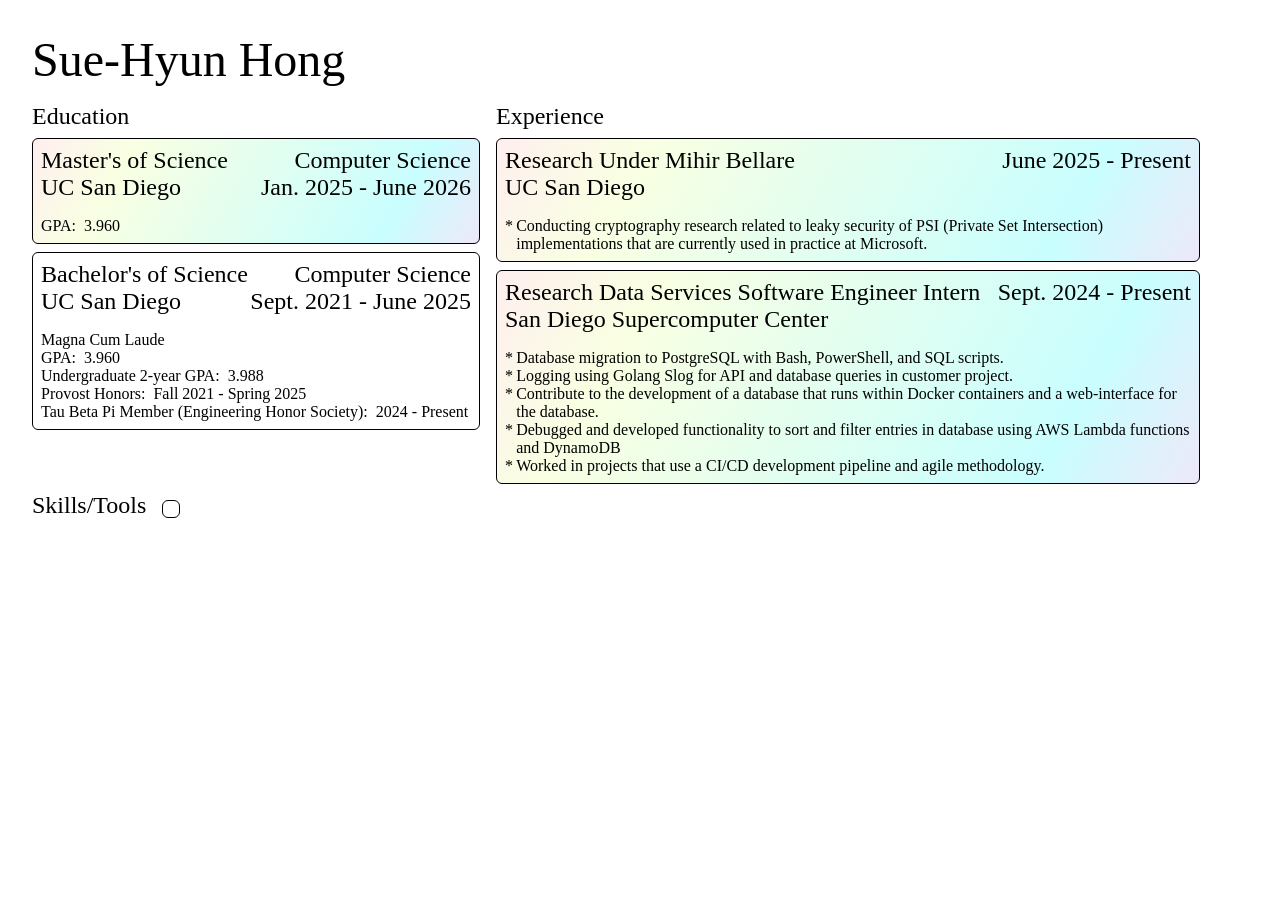
==== index.html @ 776f7281 "Update index.html" ====
<!DOCTYPE html>
<html lang="en">
<head>
  <meta charset="UTF-8">
  <meta http-equiv="X-UA-Compatible" content="IE-edge">
  <meta name="viewport" content="width=device-width, initial-scale=1.0">
  <title>suehyunhong</title>
  <link rel="stylesheet" href="style.css">
</head>
<body>
  <div class="stack">
    <h1 class="name">Sue-Hyun Hong</h1>  
    <div class="slice" id="why">
      <div class="container education">
        <h2>Education</h2>
        <div class="card selection">
          <div class="line">
            <p>Master's of Science</p>
            <p class="depressed">Computer Science</p>
          </div>
          <div class="line">
            <p>UC San Diego</p>
            <p>Jan. 2025 - June 2026</p>
          </div>
          <div class="stack block">
            <div class="detail">
              <p class="field">GPA: </p>
              <p class="value">3.960</p>
            </div>
          </div>
        </div>
        <div class="card">
          <div class="line">
            <p>Bachelor's of Science</p>
            <p class="depressed">Computer Science</p>
          </div>
          <div class="line">
            <p>UC San Diego</p>
            <p>Sept. 2021 - June 2025</p>
          </div>
          <div class="stack block">
            <div class="detail">
              <p class="value">Magna Cum Laude</p>
            </div>
            <div class="detail">
              <p class="field">GPA: </p>
              <p class="value">3.960</p>
            </div>
            <div class="detail">
              <p class="field">Undergraduate 2-year GPA: </p>
              <p class="value">3.988</p>
            </div>
            <div class="detail">
              <p class="field">Provost Honors: </p>
              <p class="value">Fall 2021 - Spring 2025</p>
            </div>
            <div class="detail">
              <p class="field">Tau Beta Pi Member (Engineering Honor Society): </p>
              <p class="value">2024 - Present</p>
            </div>
          </div>
        </div>
      </div>
      <div class="container experience">
        <h2>Experience</h2>
        <div class="card selection">
          <div class="line">
            <p>Research Under Mihir Bellare</p>
            <p class="depressed">June 2025 - Present</p>
          </div>
          <div class="line">
            <p>UC San Diego</p>
            <p></p>
          </div>
          <ul class="block">
            <li>Conducting cryptography research related to leaky security of PSI (Private Set Intersection) implementations that are currently used in practice at Microsoft.</li>
          </ul>
        </div>
        <div class="card selection">
          <div class="line">
            <p>Research Data Services Software Engineer Intern</p>
            <p class="depressed">Sept. 2024 - Present</p>
          </div>
          <div class="line">
            <p>San Diego Supercomputer Center</p>
            <p></p>
          </div>
          <ul class="block">
            <li>Database migration to PostgreSQL with Bash, PowerShell, and SQL scripts.</li>
            <li>Logging using Golang Slog for API and database queries in customer project.</li>
            <li>Contribute to the development of a database that runs within Docker containers and a web-interface for the database.</li>
            <li>Debugged and developed functionality to sort and filter entries in database using AWS Lambda functions and DynamoDB</li>
            <li>Worked in projects that use a CI/CD development pipeline and agile methodology.</li>
          </ul>
        </div>
      </div>
    </div>

    <div class="slice">
      <h2>Skills/Tools</h2>
      <div class="card icon">

      </div>
    </div>

  </div>
  
  <script src="app.js"></script>
</body>
</html>
---- style.css ----
@import url();

* {
    text-align: left;
    color: black;
    font-family: Garamond, serif;
    font-weight: normal;
    box-sizing: border-box;
    padding: 0;
    margin: 0;
}

html {
    font-size: normal;
}

body {
    justify-self: center;
    padding: 2rem;
    max-width: 80rem;
}

.name {
    font-size: 3rem;
    padding-bottom: 1rem;
}

/* #why {
    display:flex;
    flex-wrap: wrap;
} */

.slice {
    display: flex;
    flex-wrap: wrap;
    flex-direction: row;
    gap: 1rem;
    /* display: grid;
    grid-template-columns: 2fr 3fr;
    grid-gap: 0.5rem; */
}

.education {
    width: 28rem;
}

.experience {
    width: 44rem;
}
.card {
    border-style: solid;
    border-width: 1px;
    border-radius: 6px;

    padding: 0.5rem;
    margin: 0.5rem 0;
}

.line {
    display: flex;
    flex-direction: row;
    flex-wrap: nowrap;
    justify-content: space-between;

    font-size: 1.5rem;
}

.block {
    padding-top: 1rem;
}

.detail {

    display: flex;
    flex-direction: row;
    flex-wrap: wrap;
    justify-content: flex-start;
    gap: 0.5rem;
}

ul {
    list-style-type: "*";
    padding-left: 0.5rem;
}

li {
    padding-left: 0.2rem;
}

.selection {
    background: linear-gradient(120deg, #FFEFEF,#F9FFE2 20%, #C9FEFF 80%, #FFDDF6 110%);
}
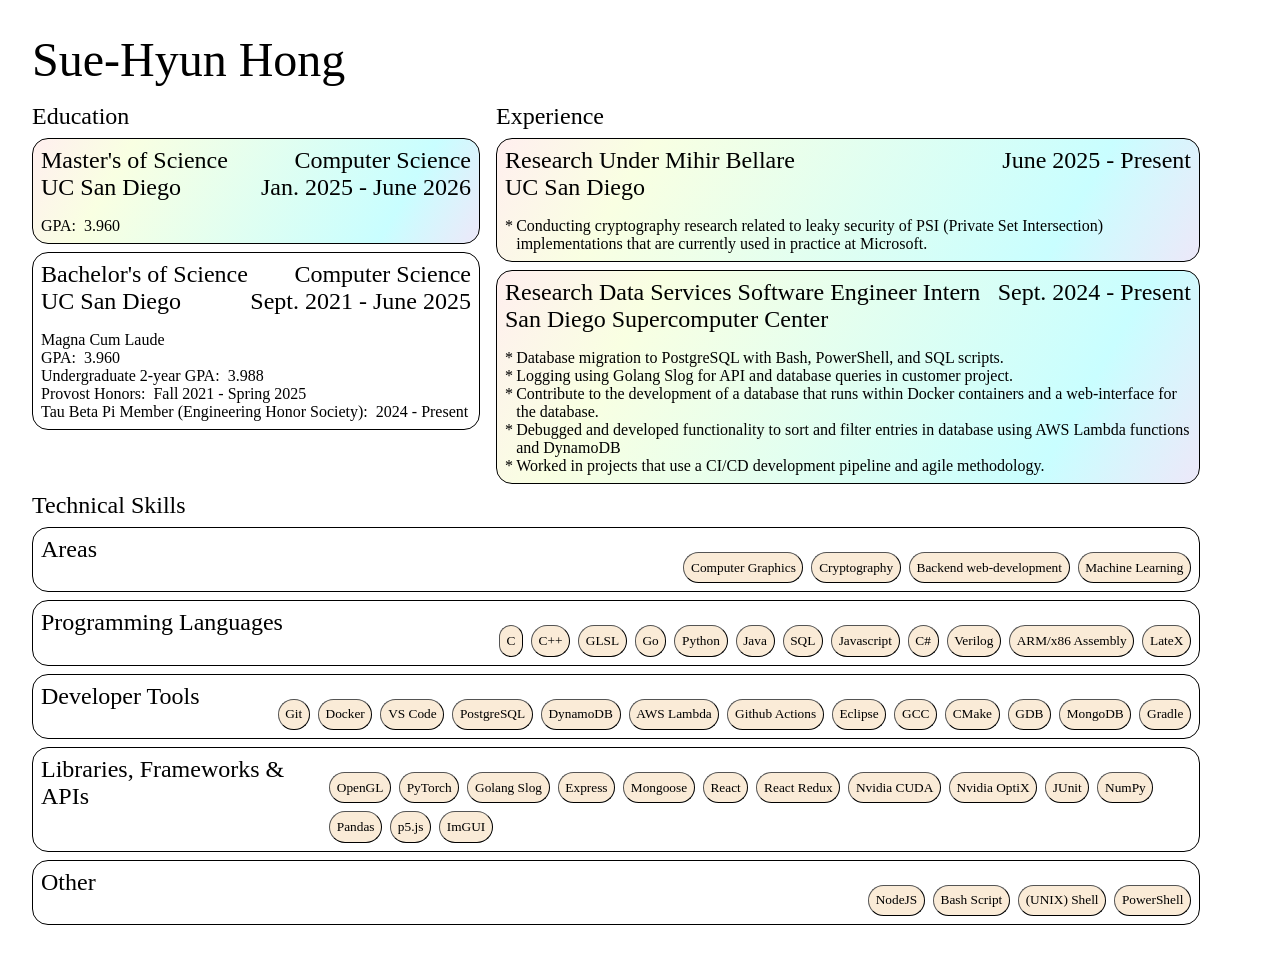
==== commit 8378c7e3: "man... gotta fix this" ====
--- a/index.html
+++ b/index.html
@@ -96,10 +96,96 @@
       </div>
     </div>
 
-    <div class="slice">
-      <h2>Skills/Tools</h2>
-      <div class="card icon">
-
+    <div class>
+      <div class="container skills">
+        <h2>Technical Skills</h2>
+        <div class="card icon">
+          <div class="line">
+            <p>Areas</p>
+            <p></p>
+          </div>
+          <div class="bag">
+            <button>Computer Graphics</button>
+            <button>Cryptography</button>
+            <button>Backend web-development</button>
+            <button>Machine Learning</button>
+          </div>
+        </div>
+        <div class="card icon">
+          <div class="line">
+            <p>Programming Languages</p>
+            <p></p>
+          </div>
+          <div class="bag">
+            <button>C</button> 
+            <button>C++</button>
+            <button>GLSL</button>
+            <button>Go</button>
+            <button>Python</button>
+            <button>Java</button>
+            <button>SQL</button>
+            <button>Javascript</button>
+            <button>C#</button> 
+            <button>Verilog</button>
+            <button>ARM/x86 Assembly</button>
+            <button>LateX</button>
+          </div>
+        </div>
+        <div class="card icon">
+          <div class="line">
+            <p>Developer Tools</p>
+            <p></p>
+          </div>
+          <div class="bag">
+            <button>Git</button> 
+            <button>Docker</button>
+            <button>VS Code</button>
+            <button>PostgreSQL</button>
+            <button>DynamoDB</button>
+            <button>AWS Lambda</button>
+            <button>Github Actions</button>
+            <button>Eclipse</button>
+            <button>GCC</button>
+            <button>CMake</button>
+            <button>GDB</button>
+            <button>MongoDB</button>
+            <button>Gradle</button>
+          </div>
+        </div>
+        <div class="card icon">
+          <div class="line">
+            <p>Libraries, Frameworks & APIs</p>
+            <p></p>
+          </div>
+          <div class="bag">
+            <button>OpenGL</button>
+            <button>PyTorch</button> 
+            <button>Golang Slog</button>
+            <button>Express</button>
+            <button>Mongoose</button>
+            <button>React</button>
+            <button>React Redux</button>
+            <button>Nvidia CUDA</button>
+            <button>Nvidia OptiX</button>
+            <button>JUnit</button>
+            <button>NumPy</button>
+            <button>Pandas</button>
+            <button>p5.js</button>
+            <button>ImGUI</button>
+          </div>
+        </div>
+        <div class="card icon">
+          <div class="line">
+            <p>Other</p>
+            <p></p>
+          </div>
+          <div class="bag">
+            <button>NodeJS</button>
+            <button>Bash Script</button>
+            <button>(UNIX) Shell</button>
+            <button>PowerShell</button>
+          </div>
+        </div>
       </div>
     </div>
 
--- a/style.css
+++ b/style.css
@@ -8,6 +8,8 @@
     box-sizing: border-box;
     padding: 0;
     margin: 0;
+    border-width: 1px;
+    border-radius: 1rem;
 }
 
 html {
@@ -20,15 +22,22 @@
     max-width: 80rem;
 }
 
+button {
+    padding: 0.5em;
+    background-color:antiquewhite;
+}
+
 .name {
     font-size: 3rem;
     padding-bottom: 1rem;
 }
 
-/* #why {
+.bag {
+    padding-top: 1rem;
     display:flex;
     flex-wrap: wrap;
-} */
+    gap: 0.5rem;
+}
 
 .slice {
     display: flex;
@@ -47,13 +56,22 @@
 .experience {
     width: 44rem;
 }
+
 .card {
     border-style: solid;
-    border-width: 1px;
-    border-radius: 6px;
-
     padding: 0.5rem;
     margin: 0.5rem 0;
+}
+
+.skills {
+    min-width: 44rem;
+    max-width: 73rem;
+}
+
+.skills > .card {
+    display: flex;
+    justify-content:space-between;
+    gap: 2em;
 }
 
 .line {
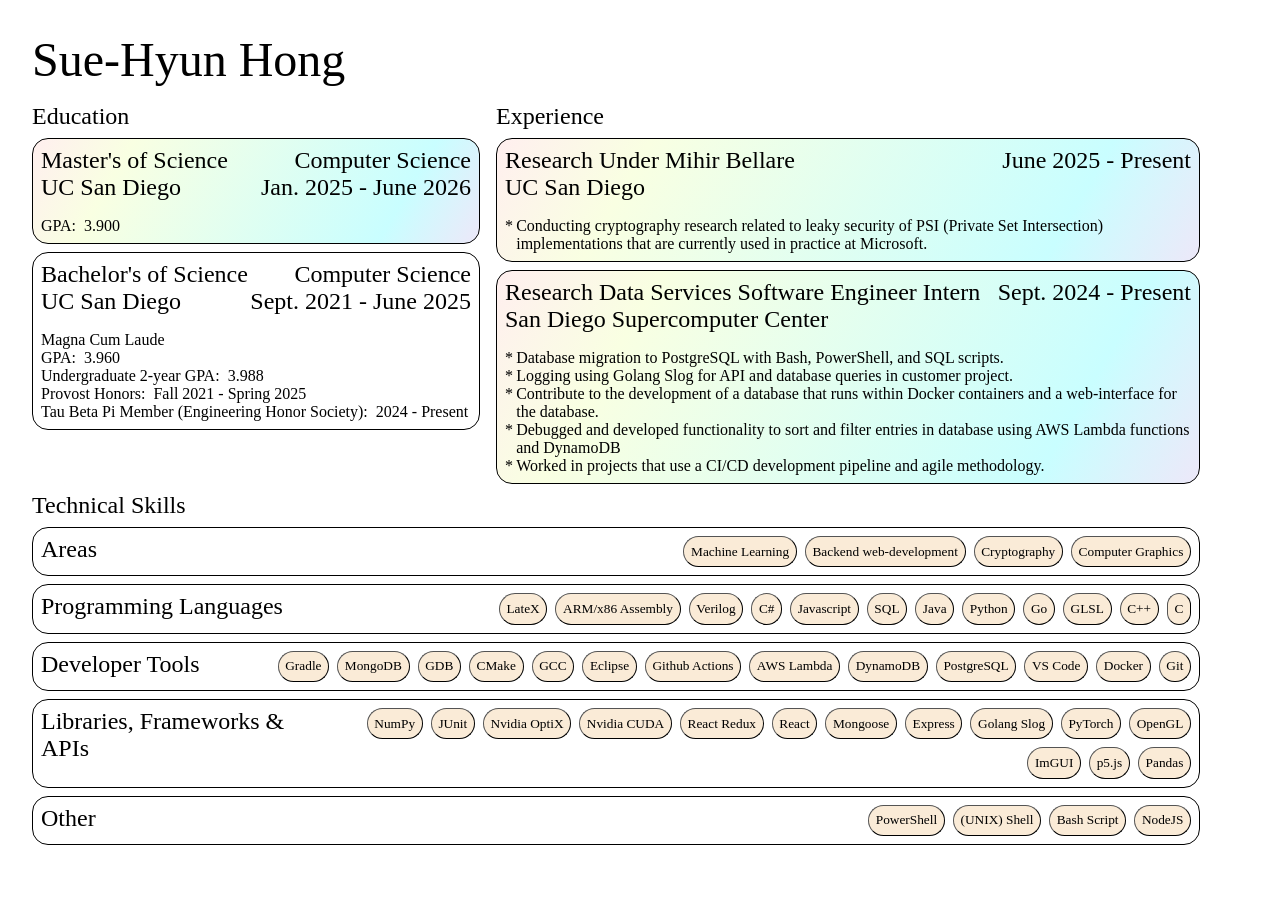
==== commit f283f3fe: "Update index.html" ====
--- a/index.html
+++ b/index.html
@@ -25,7 +25,7 @@
           <div class="stack block">
             <div class="detail">
               <p class="field">GPA: </p>
-              <p class="value">3.960</p>
+              <p class="value">3.900</p>
             </div>
           </div>
         </div>
--- a/style.css
+++ b/style.css
@@ -33,8 +33,8 @@
 }
 
 .bag {
-    padding-top: 1rem;
     display:flex;
+    flex-direction: row-reverse;
     flex-wrap: wrap;
     gap: 0.5rem;
 }
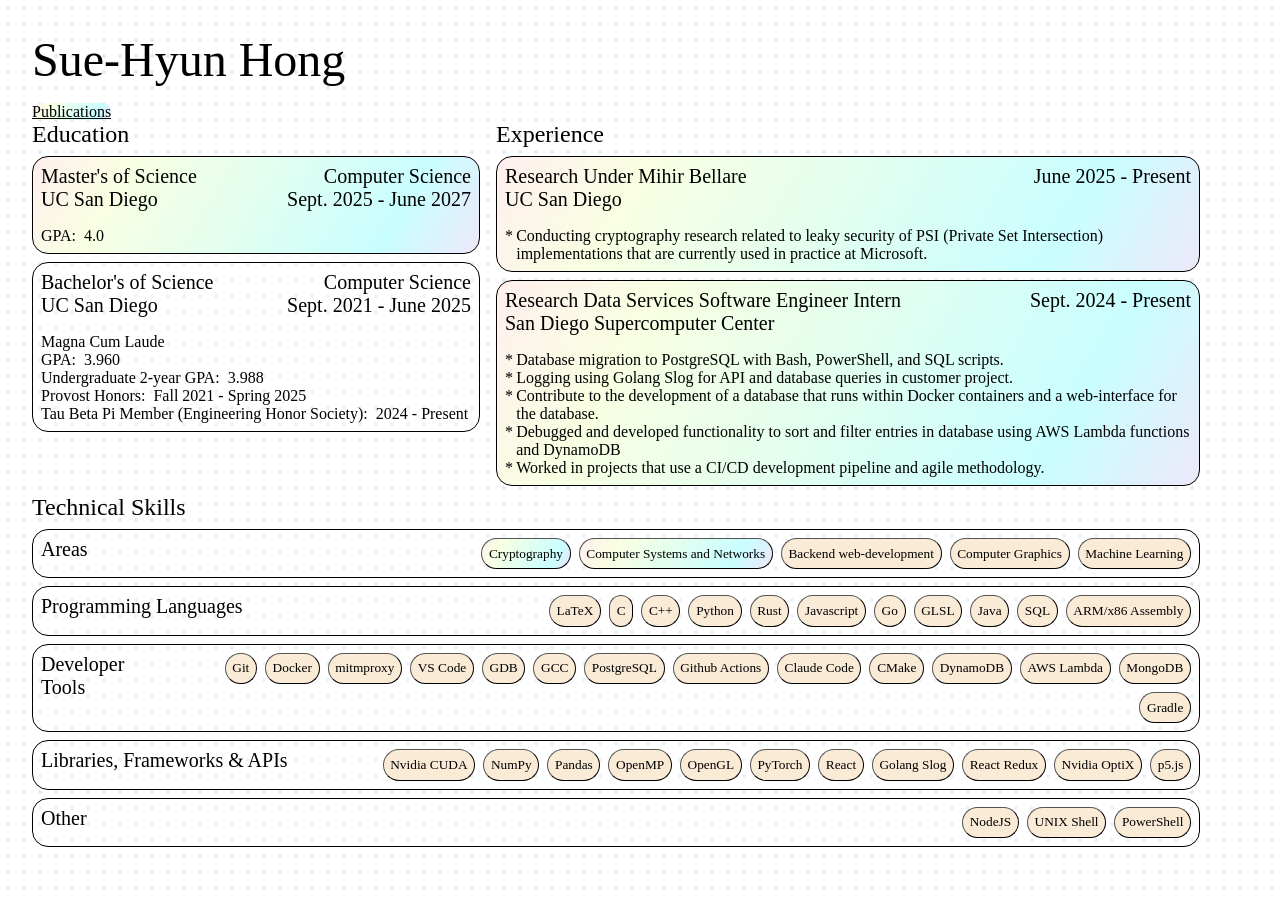
==== commit 2a2c0778: "added empty publications page" ====
--- a/index.html
+++ b/index.html
@@ -10,6 +10,9 @@
 <body>
   <div class="stack">
     <h1 class="name">Sue-Hyun Hong</h1>  
+    <div>
+      <a class="selection" href="./publications/pub.html">Publications</a>
+    </div>
     <div class="slice" id="why">
       <div class="container education">
         <h2>Education</h2>
@@ -20,12 +23,12 @@
           </div>
           <div class="line">
             <p>UC San Diego</p>
-            <p>Jan. 2025 - June 2026</p>
+            <p>Sept. 2025 - June 2027</p>
           </div>
           <div class="stack block">
             <div class="detail">
               <p class="field">GPA: </p>
-              <p class="value">3.900</p>
+              <p class="value">4.0</p>
             </div>
           </div>
         </div>
@@ -105,9 +108,10 @@
             <p></p>
           </div>
           <div class="bag">
+            <button class="selection">Cryptography</button>
+            <button class="selection">Computer Systems and Networks</button>
+            <button>Backend web-development</button>
             <button>Computer Graphics</button>
-            <button>Cryptography</button>
-            <button>Backend web-development</button>
             <button>Machine Learning</button>
           </div>
         </div>
@@ -117,18 +121,19 @@
             <p></p>
           </div>
           <div class="bag">
+            <button>LaTeX</button>
             <button>C</button> 
             <button>C++</button>
+            <button>Python</button>
+            <button>Rust</button>
+            <button>Javascript</button>
+            <button>Go</button>
             <button>GLSL</button>
-            <button>Go</button>
-            <button>Python</button>
             <button>Java</button>
             <button>SQL</button>
-            <button>Javascript</button>
-            <button>C#</button> 
-            <button>Verilog</button>
+            <!-- <button>C#</button>  -->
+            <!-- <button>Verilog</button> -->
             <button>ARM/x86 Assembly</button>
-            <button>LateX</button>
           </div>
         </div>
         <div class="card icon">
@@ -139,15 +144,16 @@
           <div class="bag">
             <button>Git</button> 
             <button>Docker</button>
+            <button>mitmproxy</button>
             <button>VS Code</button>
+            <button>GDB</button>
+            <button>GCC</button>
             <button>PostgreSQL</button>
+            <button>Github Actions</button>
+            <button>Claude Code</button>
+            <button>CMake</button>
             <button>DynamoDB</button>
             <button>AWS Lambda</button>
-            <button>Github Actions</button>
-            <button>Eclipse</button>
-            <button>GCC</button>
-            <button>CMake</button>
-            <button>GDB</button>
             <button>MongoDB</button>
             <button>Gradle</button>
           </div>
@@ -158,20 +164,21 @@
             <p></p>
           </div>
           <div class="bag">
+            <button>Nvidia CUDA</button>
+            <button>NumPy</button>
+            <button>Pandas</button>
+            <button>OpenMP</button>
             <button>OpenGL</button>
             <button>PyTorch</button> 
+            <button>React</button>
             <button>Golang Slog</button>
-            <button>Express</button>
-            <button>Mongoose</button>
-            <button>React</button>
+            <!-- <button>Express</button> -->
+            <!-- <button>Mongoose</button> -->
             <button>React Redux</button>
-            <button>Nvidia CUDA</button>
             <button>Nvidia OptiX</button>
-            <button>JUnit</button>
-            <button>NumPy</button>
-            <button>Pandas</button>
             <button>p5.js</button>
-            <button>ImGUI</button>
+            <!-- <button>ImGUI</button>
+            <button>JUnit</button> -->
           </div>
         </div>
         <div class="card icon">
@@ -181,8 +188,7 @@
           </div>
           <div class="bag">
             <button>NodeJS</button>
-            <button>Bash Script</button>
-            <button>(UNIX) Shell</button>
+            <button>UNIX Shell</button>
             <button>PowerShell</button>
           </div>
         </div>
--- a/style.css
+++ b/style.css
@@ -8,12 +8,17 @@
     box-sizing: border-box;
     padding: 0;
     margin: 0;
-    border-width: 1px;
+    border-width: 0.06em;
     border-radius: 1rem;
 }
 
+/* used as reference https://codepen.io/naprirfan/pen/xEvRae */
 html {
     font-size: normal;
+    background-image: radial-gradient(#e2eaf5 0.1rem, #ffffff00 .1em);
+    background-size: 1rem 1rem;
+    background-repeat: repeat;
+    /* transform:rotate(5deg); */
 }
 
 body {
@@ -32,9 +37,18 @@
     padding-bottom: 1rem;
 }
 
+.container {
+    font-size: 1.0em;
+}
+
+h2 {
+    font-size: 1.5rem;
+}
+
 .bag {
     display:flex;
-    flex-direction: row-reverse;
+    flex-direction: row;
+    justify-content: flex-end;
     flex-wrap: wrap;
     gap: 0.5rem;
 }
@@ -61,6 +75,7 @@
     border-style: solid;
     padding: 0.5rem;
     margin: 0.5rem 0;
+    background-color: #ffffff80;
 }
 
 .skills {
@@ -80,7 +95,7 @@
     flex-wrap: nowrap;
     justify-content: space-between;
 
-    font-size: 1.5rem;
+    font-size: 1.25rem;
 }
 
 .block {
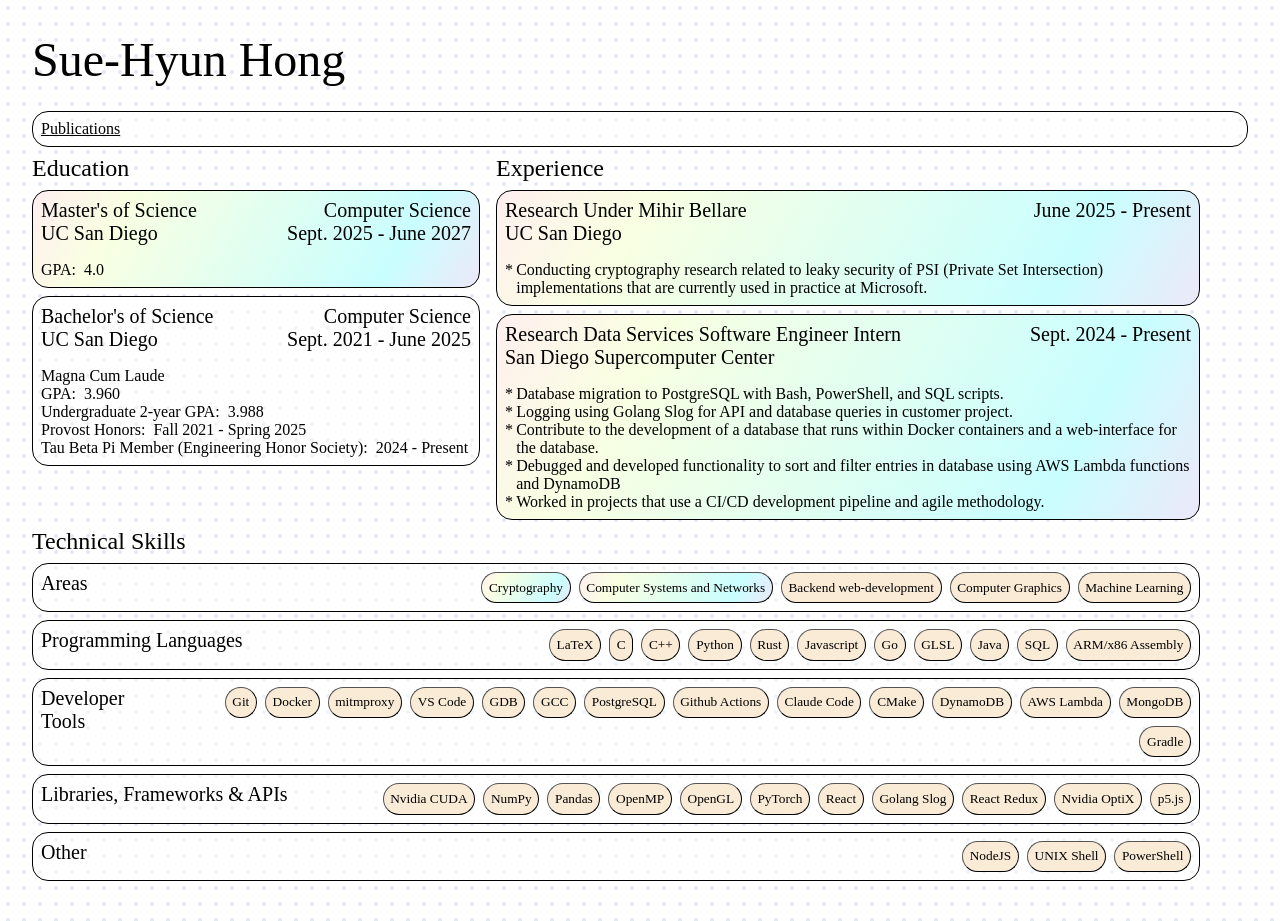
==== commit 1dc41d42: "refined tab bar, needs more refinement" ====
--- a/index.html
+++ b/index.html
@@ -10,8 +10,8 @@
 <body>
   <div class="stack">
     <h1 class="name">Sue-Hyun Hong</h1>  
-    <div>
-      <a class="selection" href="./publications/pub.html">Publications</a>
+    <div class="card">
+      <a href="./publications/pub.html">Publications</a>
     </div>
     <div class="slice" id="why">
       <div class="container education">
--- a/style.css
+++ b/style.css
@@ -78,7 +78,7 @@
     background-color: #ffffff80;
 }
 
-.skills {
+.skills,.publications {
     min-width: 44rem;
     max-width: 73rem;
 }
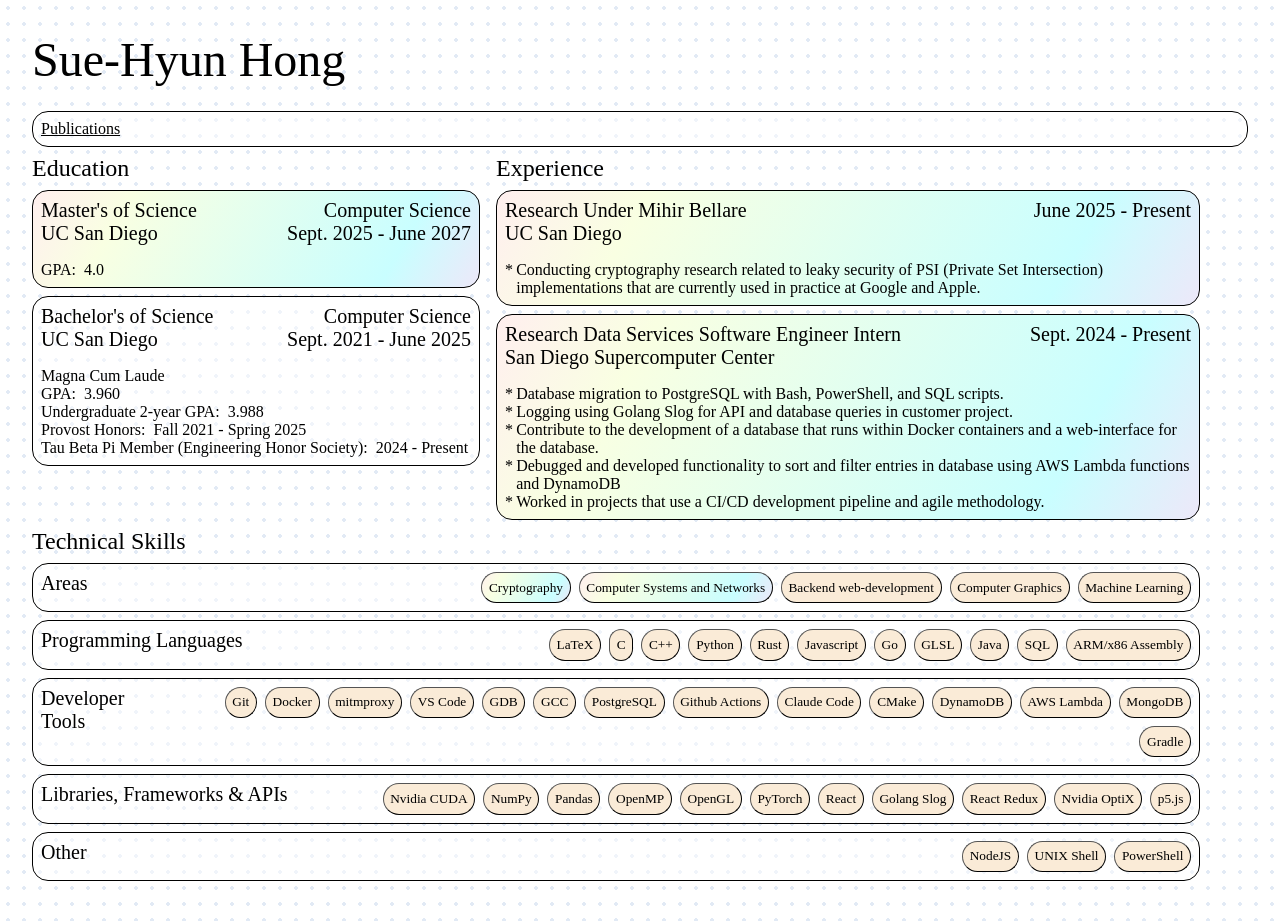
==== commit b2d6d4bf: "changed research subject" ====
--- a/index.html
+++ b/index.html
@@ -76,7 +76,7 @@
             <p></p>
           </div>
           <ul class="block">
-            <li>Conducting cryptography research related to leaky security of PSI (Private Set Intersection) implementations that are currently used in practice at Microsoft.</li>
+            <li>Conducting cryptography research related to leaky security of PSI (Private Set Intersection) implementations that are currently used in practice at Google and Apple.</li>
           </ul>
         </div>
         <div class="card selection">
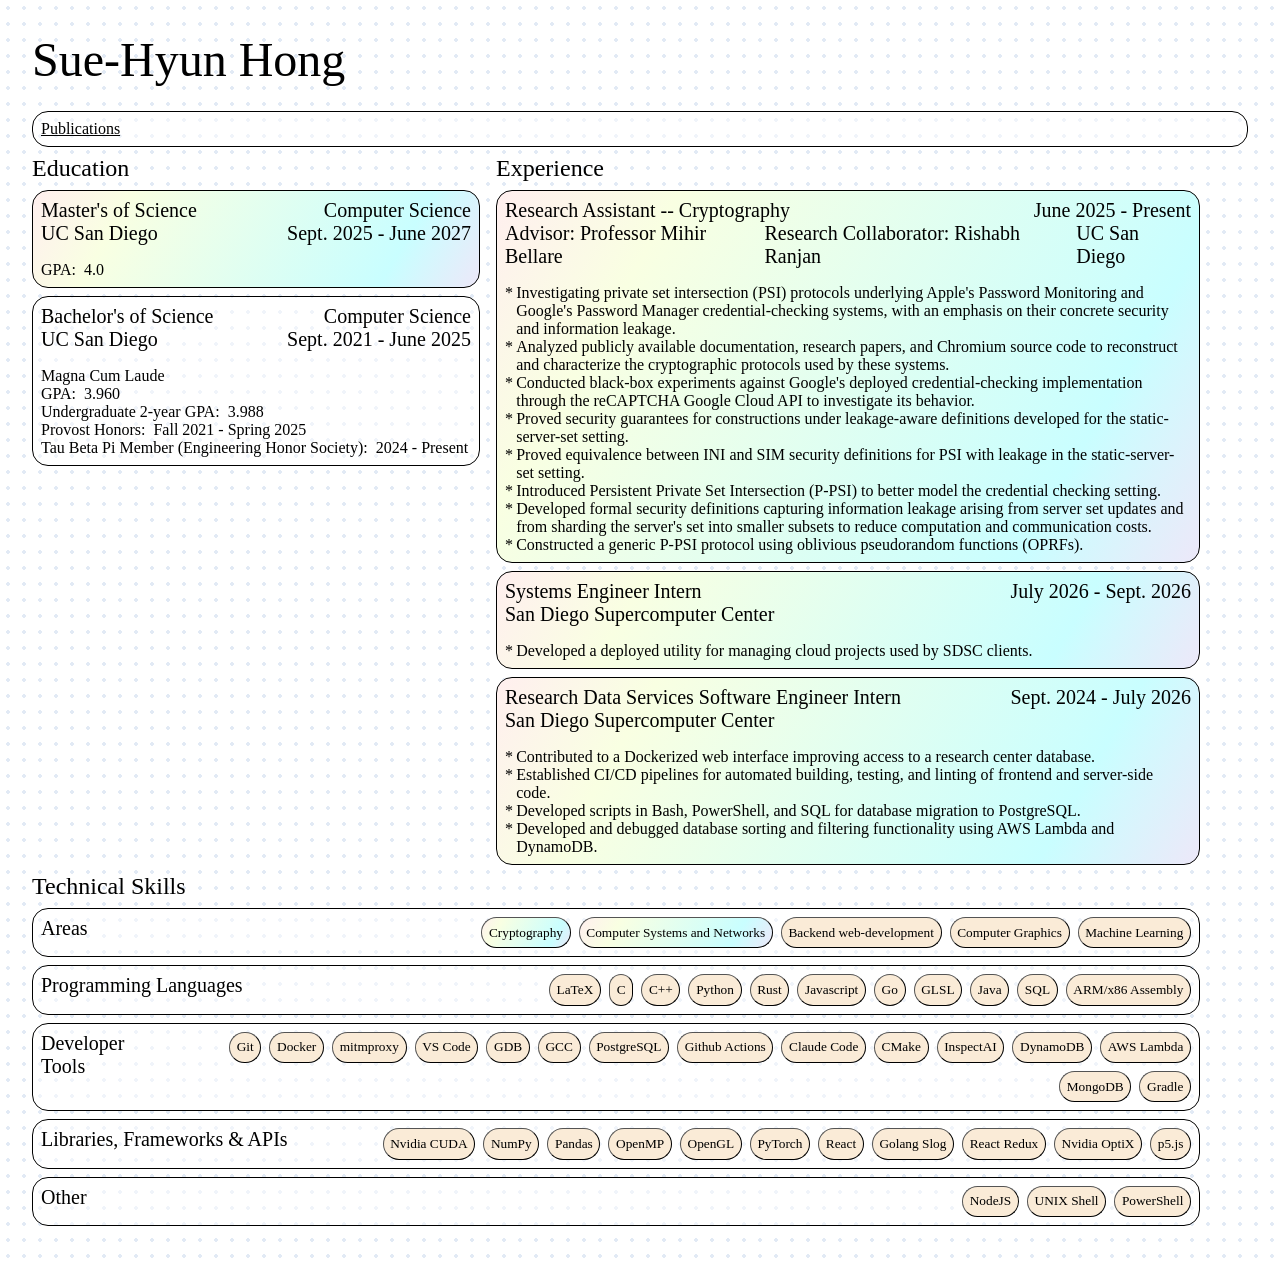
==== commit 8ab28267: "modifications to CV section and change publications to manuscripts in progress" ====
--- a/index.html
+++ b/index.html
@@ -12,6 +12,7 @@
     <h1 class="name">Sue-Hyun Hong</h1>  
     <div class="card">
       <a href="./publications/pub.html">Publications</a>
+      <!-- <a href="./publications/blog_index.html">Blog</a> -->
     </div>
     <div class="slice" id="why">
       <div class="container education">
@@ -68,32 +69,101 @@
         <h2>Experience</h2>
         <div class="card selection">
           <div class="line">
-            <p>Research Under Mihir Bellare</p>
+            <p>Research Assistant -- Cryptography</p>
             <p class="depressed">June 2025 - Present</p>
           </div>
           <div class="line">
+            <p>Advisor: Professor Mihir Bellare</p>
+            <p>Research Collaborator: Rishabh Ranjan</p>
             <p>UC San Diego</p>
             <p></p>
           </div>
           <ul class="block">
-            <li>Conducting cryptography research related to leaky security of PSI (Private Set Intersection) implementations that are currently used in practice at Google and Apple.</li>
+            <li>
+              Investigating private set intersection
+              (PSI) protocols underlying Apple's Password
+              Monitoring and Google's Password Manager
+              credential-checking systems, with an emphasis
+              on their concrete security and information leakage.
+            </li>
+            <li>
+              Analyzed publicly available documentation,
+              research papers, and Chromium source code to
+              reconstruct and characterize the cryptographic
+              protocols used by these systems.
+            </li>
+            <li>
+              Conducted black-box experiments against
+              Google's deployed credential-checking
+              implementation through the reCAPTCHA
+              Google Cloud API to investigate its behavior.
+            </li>
+            <li>
+              Proved security guarantees for
+              constructions under leakage-aware definitions developed for the static-server-set setting.
+            </li>
+            <li>
+              Proved equivalence between INI and SIM security definitions for PSI with leakage in the static-server-set setting.
+            </li>
+            <li>
+              Introduced Persistent Private Set Intersection (P-PSI) to better model the credential checking setting.
+            </li>
+            <li>
+              Developed formal security definitions
+              capturing information leakage arising from
+              server set updates and from sharding
+              the server's set into smaller subsets to
+              reduce computation and communication costs.
+            </li>
+            <li>
+              Constructed a generic P-PSI protocol using oblivious pseudorandom functions (OPRFs).
+            </li>
           </ul>
         </div>
         <div class="card selection">
           <div class="line">
+            <p>Systems Engineer Intern</p>
+            <p class="depressed">July 2026 - Sept. 2026</p>
+          </div>
+          <div class="line">
+            <p>San Diego Supercomputer Center</p>
+            <p></p>
+          </div>
+          <ul class="block">
+            <li>
+              Developed a deployed utility for managing
+              cloud projects used by SDSC clients.
+            </li>
+          </ul>
+        </div>
+        <div class="card selection">
+          <div class="line">
             <p>Research Data Services Software Engineer Intern</p>
-            <p class="depressed">Sept. 2024 - Present</p>
+            <p class="depressed">Sept. 2024 - July 2026</p>
           </div>
           <div class="line">
             <p>San Diego Supercomputer Center</p>
             <p></p>
           </div>
           <ul class="block">
-            <li>Database migration to PostgreSQL with Bash, PowerShell, and SQL scripts.</li>
-            <li>Logging using Golang Slog for API and database queries in customer project.</li>
-            <li>Contribute to the development of a database that runs within Docker containers and a web-interface for the database.</li>
-            <li>Debugged and developed functionality to sort and filter entries in database using AWS Lambda functions and DynamoDB</li>
-            <li>Worked in projects that use a CI/CD development pipeline and agile methodology.</li>
+            <li>
+              Contributed to a Dockerized web interface
+              improving access to a research center database.
+            </li>
+            <li>
+              Established CI/CD pipelines for automated
+              building, testing, and linting of frontend
+              and server-side code.
+            </li>
+            <li>
+              Developed scripts in Bash, PowerShell,
+              and SQL for database migration to PostgreSQL.
+            </li>
+            <li>
+              Developed and debugged database sorting
+              and filtering functionality using AWS Lambda
+              and DynamoDB.
+            </li>
           </ul>
         </div>
       </div>
@@ -152,6 +222,7 @@
             <button>Github Actions</button>
             <button>Claude Code</button>
             <button>CMake</button>
+            <button>InspectAI</button>
             <button>DynamoDB</button>
             <button>AWS Lambda</button>
             <button>MongoDB</button>
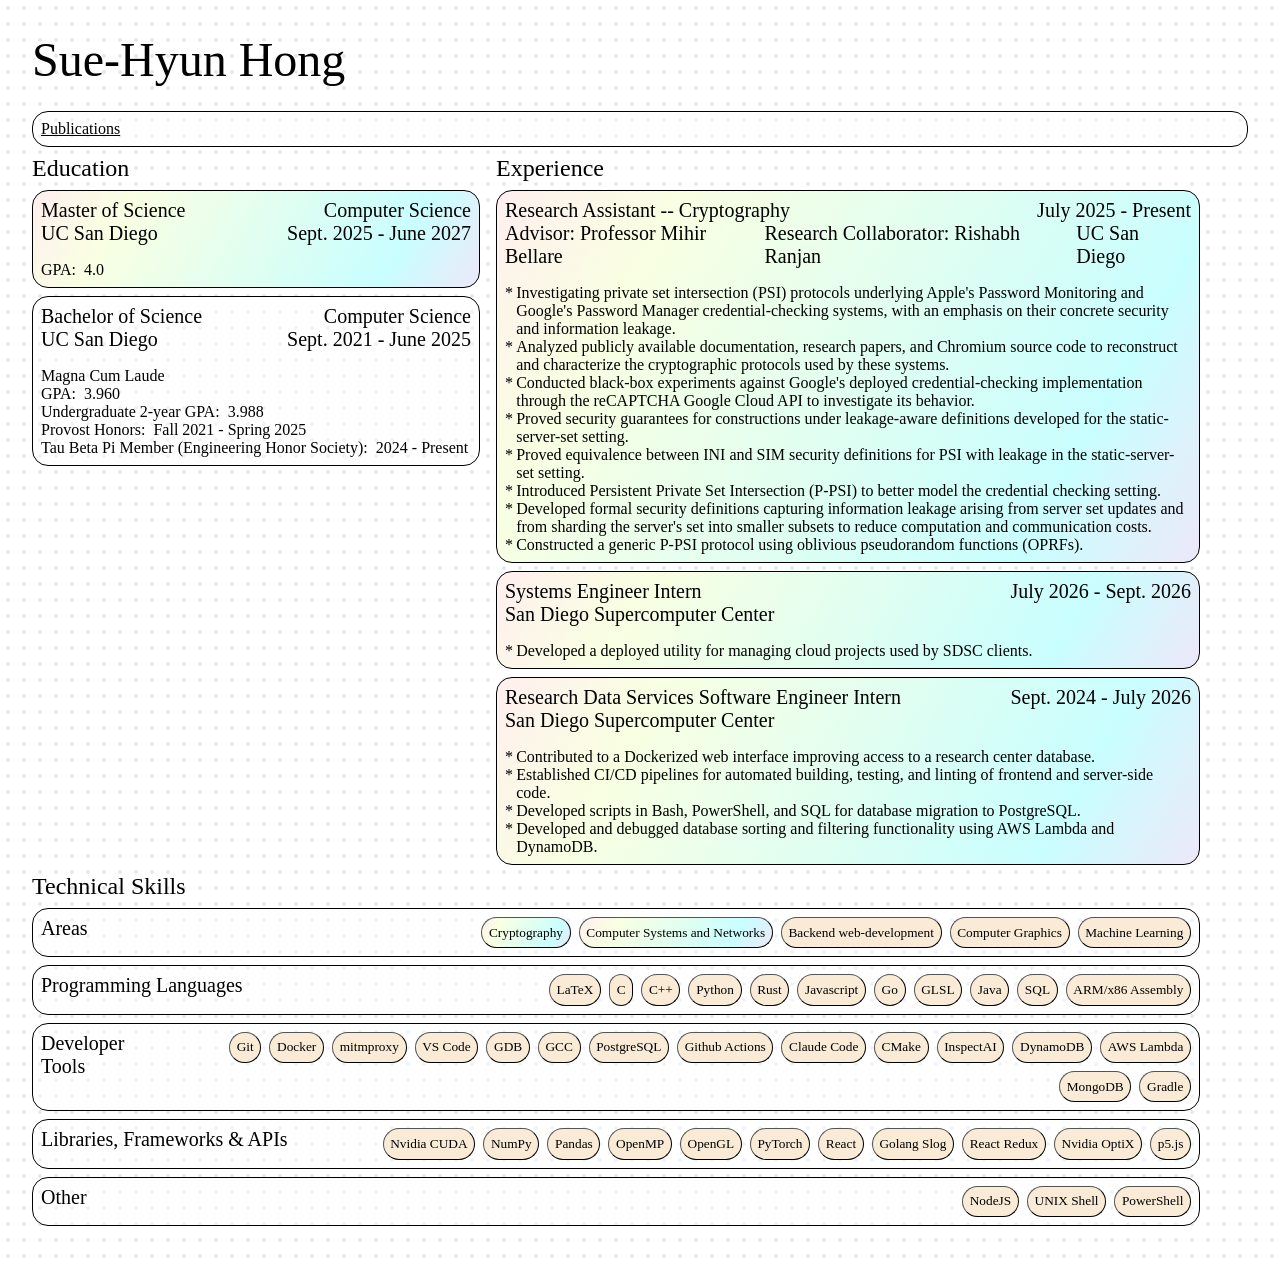
==== commit 1127a578: "fix minor typos, and remove link to publication to cv" ====
--- a/index.html
+++ b/index.html
@@ -19,7 +19,7 @@
         <h2>Education</h2>
         <div class="card selection">
           <div class="line">
-            <p>Master's of Science</p>
+            <p>Master of Science</p>
             <p class="depressed">Computer Science</p>
           </div>
           <div class="line">
@@ -35,7 +35,7 @@
         </div>
         <div class="card">
           <div class="line">
-            <p>Bachelor's of Science</p>
+            <p>Bachelor of Science</p>
             <p class="depressed">Computer Science</p>
           </div>
           <div class="line">
@@ -70,7 +70,7 @@
         <div class="card selection">
           <div class="line">
             <p>Research Assistant -- Cryptography</p>
-            <p class="depressed">June 2025 - Present</p>
+            <p class="depressed">July 2025 - Present</p>
           </div>
           <div class="line">
             <p>Advisor: Professor Mihir Bellare</p>
